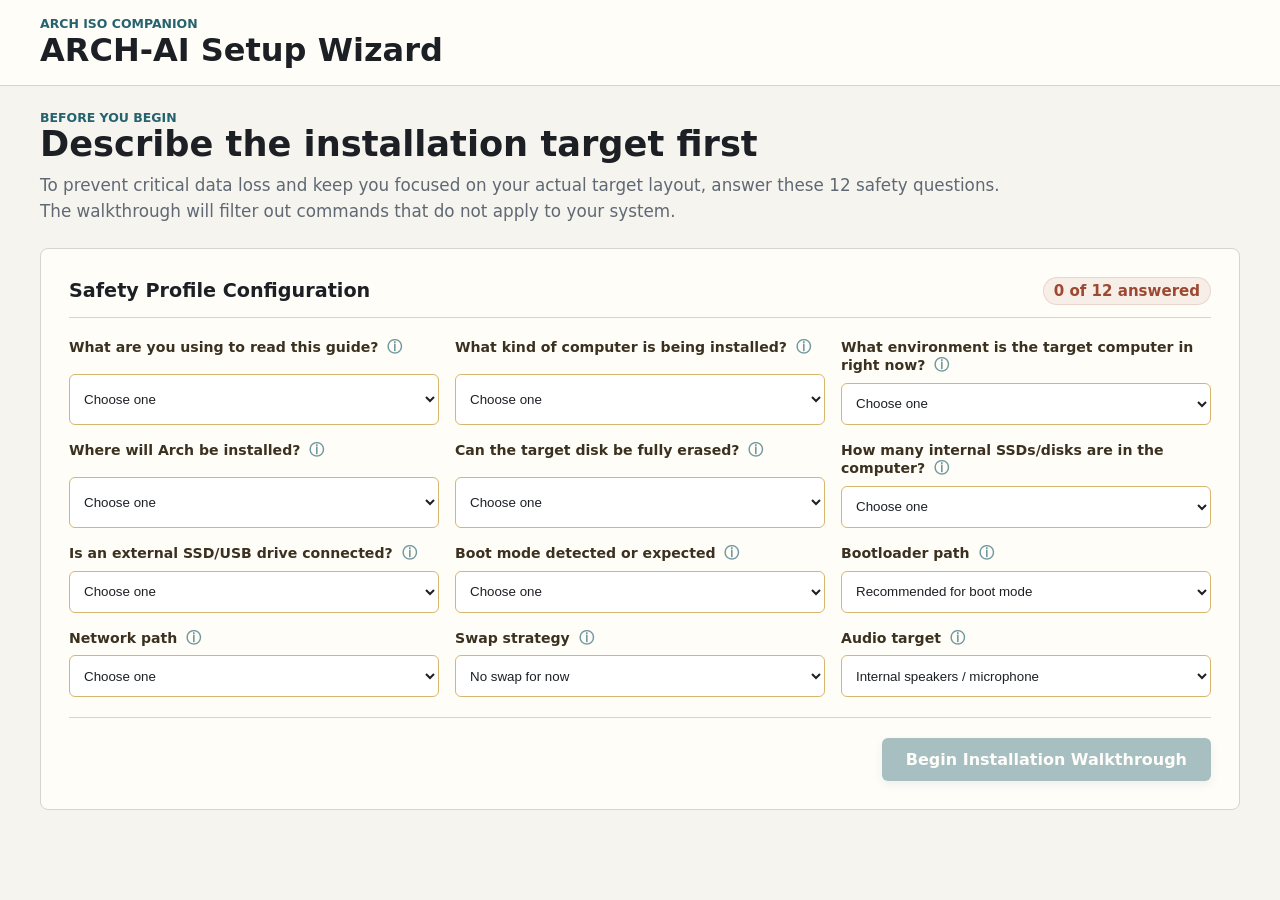
==== legacy_web_setup/frontend/index.html @ fce4eec8 "Rebuild ARCH-AI Setup Wizard as a native desktop application using C# + Avalonia UI" ====
<!doctype html>
<html lang="en">
  <head>
    <meta charset="utf-8">
    <meta name="viewport" content="width=device-width, initial-scale=1">
    <title>ARCH-AI Installation Wizard</title>
    <link rel="stylesheet" href="styles.css">
  </head>
  <body>
    <!-- Top Progress and Actions Bar -->
    <header class="topbar">
      <div>
        <p class="eyebrow">Arch ISO Companion</p>
        <h1 id="app-title">ARCH-AI Setup Wizard</h1>
      </div>
      <div class="topbar-actions">
        <div class="progress-wrap" id="progress-wrap" aria-label="Walkthrough progress" style="display: none;">
          <span id="progress-label">Step 0 of 0 (0% complete)</span>
          <div class="progress-track"><div id="progress-bar"></div></div>
        </div>
        <button id="toggle-drawer-btn" type="button" class="drawer-toggle-btn" style="display: none;" title="Toggle theory and reference details">
          📖 Theory &amp; Reference
        </button>
      </div>
    </header>

    <main class="layout">
      <!-- VIEW 1: Safety Profile View -->
      <section id="view-profile" class="view-container">
        <div class="intro-card">
          <p class="eyebrow">Before you begin</p>
          <h2>Describe the installation target first</h2>
          <p class="intro-desc">
            To prevent critical data loss and keep you focused on your actual target layout, answer these 12 safety questions. The walkthrough will filter out commands that do not apply to your system.
          </p>
        </div>

        <div class="profile-card">
          <div class="profile-header-summary">
            <h3>Safety Profile Configuration</h3>
            <span id="profile-answers-counter" class="answers-counter">0 of 12 answered</span>
          </div>

          <form id="profile-form" class="profile-form">
            <label>
              <span>What are you using to read this guide? <button type="button" class="info-btn" data-help="guideDevice" title="Learn more">ⓘ</button></span>
              <select name="guideDevice">
                <option value="">Choose one</option>
                <option value="phone">Phone</option>
                <option value="tablet">Tablet</option>
                <option value="second-computer">Second computer</option>
                <option value="same-computer">Same computer</option>
                <option value="printed">Printed copy</option>
              </select>
            </label>

            <label>
              <span>What kind of computer is being installed? <button type="button" class="info-btn" data-help="machineType" title="Learn more">ⓘ</button></span>
              <select name="machineType">
                <option value="">Choose one</option>
                <option value="generic-pc">Generic PC</option>
                <option value="laptop">Laptop</option>
                <option value="mac">Mac</option>
                <option value="vm">Virtual machine</option>
                <option value="other">Other / unsure</option>
              </select>
            </label>

            <label>
              <span>What environment is the target computer in right now? <button type="button" class="info-btn" data-help="currentEnvironment" title="Learn more">ⓘ</button></span>
              <select name="currentEnvironment">
                <option value="">Choose one</option>
                <option value="arch-iso">Booted into the Arch ISO</option>
                <option value="windows">Windows</option>
                <option value="macos">macOS</option>
                <option value="linux">Linux</option>
                <option value="unknown">Unknown</option>
              </select>
            </label>

            <label>
              <span>Where will Arch be installed? <button type="button" class="info-btn" data-help="installTarget" title="Learn more">ⓘ</button></span>
              <select name="installTarget">
                <option value="">Choose one</option>
                <option value="only-internal">Only internal SSD/disk</option>
                <option value="second-internal">Separate second internal SSD/disk</option>
                <option value="external">External SSD/USB drive</option>
                <option value="same-existing">Same disk as an existing OS</option>
                <option value="vm-disk">Virtual disk</option>
                <option value="unknown">Unknown</option>
              </select>
            </label>

            <label>
              <span>Can the target disk be fully erased? <button type="button" class="info-btn" data-help="eraseIntent" title="Learn more">ⓘ</button></span>
              <select name="eraseIntent">
                <option value="">Choose one</option>
                <option value="yes">Yes, erase the target disk</option>
                <option value="no-preserve">No, preserve existing data/OS</option>
                <option value="unsure">Unsure</option>
              </select>
            </label>

            <label>
              <span>How many internal SSDs/disks are in the computer? <button type="button" class="info-btn" data-help="internalDriveCount" title="Learn more">ⓘ</button></span>
              <select name="internalDriveCount">
                <option value="">Choose one</option>
                <option value="one">One</option>
                <option value="two">Two</option>
                <option value="three-plus">Three or more</option>
                <option value="unknown">Unknown</option>
              </select>
            </label>

            <label>
              <span>Is an external SSD/USB drive connected? <button type="button" class="info-btn" data-help="externalDrive" title="Learn more">ⓘ</button></span>
              <select name="externalDrive">
                <option value="">Choose one</option>
                <option value="yes">Yes</option>
                <option value="no">No</option>
                <option value="unknown">Unknown</option>
              </select>
            </label>

            <label>
              <span>Boot mode detected or expected <button type="button" class="info-btn" data-help="bootMode" title="Learn more">ⓘ</button></span>
              <select name="bootMode">
                <option value="">Choose one</option>
                <option value="uefi">UEFI</option>
                <option value="bios">Legacy BIOS</option>
                <option value="unknown">Unknown / not checked yet</option>
              </select>
            </label>

            <label>
              <span>Bootloader path <button type="button" class="info-btn" data-help="bootloaderPath" title="Learn more">ⓘ</button></span>
              <select name="bootloaderPath">
                <option value="">Recommended for boot mode</option>
                <option value="systemd-boot">UEFI systemd-boot</option>
                <option value="grub-uefi">UEFI GRUB</option>
                <option value="grub-bios">Legacy BIOS GRUB</option>
              </select>
            </label>

            <label>
              <span>Network path <button type="button" class="info-btn" data-help="networkPath" title="Learn more">ⓘ</button></span>
              <select name="networkPath">
                <option value="">Choose one</option>
                <option value="ethernet">Ethernet</option>
                <option value="wifi">Wi-Fi</option>
                <option value="unknown">Unknown</option>
              </select>
            </label>

            <label>
              <span>Swap strategy <button type="button" class="info-btn" data-help="swapStrategy" title="Learn more">ⓘ</button></span>
              <select name="swapStrategy">
                <option value="">No swap for now</option>
                <option value="swap-partition">Swap partition</option>
                <option value="swap-file">Swap file after install</option>
              </select>
            </label>

            <label>
              <span>Audio target <button type="button" class="info-btn" data-help="audioTarget" title="Learn more">ⓘ</button></span>
              <select name="audioTarget">
                <option value="">Internal speakers / microphone</option>
                <option value="hdmi-displayport">HDMI / DisplayPort audio</option>
                <option value="usb-headset">USB headset or USB audio</option>
                <option value="bluetooth">Bluetooth audio</option>
                <option value="unknown">Unknown / not checked yet</option>
              </select>
            </label>
          </form>

          <div class="profile-actions-bar">
            <button id="begin-walkthrough-btn" type="button" class="primary-btn" disabled>
              Begin Installation Walkthrough
            </button>
          </div>
        </div>
      </section>

      <!-- VIEW 2: Wizard View Split Screen -->
      <div id="view-wizard" class="view-container wizard-split-layout hidden">
        <!-- Left: Action Pane -->
        <section id="main-action-pane" class="main-action-pane">
          <!-- Step content will render dynamically here -->
          <div id="wizard-stage"></div>
        </section>

        <!-- Right: Collapsible Theory & Reference Drawer -->
        <aside id="reference-drawer" class="reference-drawer collapsed">
          <div class="drawer-header">
            <h3>Reference &amp; Theory</h3>
            <button id="close-drawer-btn" class="icon-button" aria-label="Close Reference Panel">×</button>
          </div>
          <div id="drawer-content" class="drawer-content">
            <!-- Dynamically populated reference explanations and glossary -->
          </div>
        </aside>
      </div>

      <!-- VIEW 3: Walkthrough Complete Screen -->
      <section id="view-complete" class="view-container hidden">
        <div class="complete-card">
          <div class="complete-icon">🎉</div>
          <h2>Installation Walkthrough Complete!</h2>
          <p>
            You have walked through all the required setup steps for your personalized Arch Linux installation. Your system baseline, user accounts, networking, bootloader, and optional desktop session have been configured.
          </p>
          <div class="complete-actions">
            <button id="restart-walkthrough-btn" type="button" class="primary-btn">
              Restart &amp; Re-configure Profile
            </button>
          </div>
        </div>
      </section>
    </main>

    <!-- Sticky Footer for Wizard Navigation (only visible when in wizard mode) -->
    <footer id="wizard-footer" class="wizard-footer hidden">
      <div class="footer-buttons">
        <button id="btn-back" type="button" class="nav-btn secondary-btn">
          ← Back
        </button>
        <div class="footer-step-indicator" id="footer-step-indicator">
          Step 1 of 1
        </div>
        <button id="btn-next" type="button" class="nav-btn primary-btn">
          Next →
        </button>
      </div>
    </footer>

    <!-- Shared Modals (Term Details, Profile Help Dialogs) -->
    <dialog id="term-dialog">
      <button id="close-dialog" class="icon-button" aria-label="Close">x</button>
      <p class="eyebrow" id="term-kind">Term</p>
      <h3 id="term-title"></h3>
      <p id="term-body"></p>
    </dialog>

    <dialog id="help-dialog" class="help-dialog">
      <button id="close-help-dialog" class="icon-button" aria-label="Close">x</button>
      <p class="eyebrow">Safety Profile Explanation</p>
      <h3 id="help-title"></h3>
      <div id="help-body" class="dialog-body"></div>
    </dialog>

    <script src="app.js"></script>
  </body>
</html>
---- legacy_web_setup/frontend/styles.css ----
:root {
  color-scheme: light;
  --bg: #f6f4ef;
  --ink: #1c2025;
  --muted: #5f6873;
  --line: #d8d4cb;
  --panel: #fffdf8;
  --panel-strong: #ffffff;
  --accent: #25636f;
  --accent-2: #9d4932;
  --accent-3: #5e7445;
  --code-bg: #11161c;
  --code-ink: #edf2f7;
  --warn-bg: #fff3d7;
  --warn-line: #e5bf68;
  --ok-bg: #edf7e7;
  --ok-line: #9cbc7f;
  font-family: Inter, ui-sans-serif, system-ui, -apple-system, BlinkMacSystemFont, "Segoe UI", sans-serif;
}

* {
  box-sizing: border-box;
}

body {
  margin: 0;
  min-height: 100vh;
  background: var(--bg);
  color: var(--ink);
}

button,
input {
  font: inherit;
}

.topbar {
  position: sticky;
  top: 0;
  z-index: 10;
  display: flex;
  align-items: center;
  justify-content: space-between;
  gap: 24px;
  padding: 16px clamp(16px, 4vw, 40px);
  border-bottom: 1px solid var(--line);
  background: rgba(255, 253, 248, 0.95);
  backdrop-filter: blur(10px);
}

h1,
h2,
h3,
p {
  margin: 0;
}

h1 {
  font-size: clamp(1.35rem, 3vw, 2rem);
}

h2 {
  font-size: clamp(1.3rem, 3vw, 2.2rem);
  line-height: 1.1;
}

h3 {
  font-size: 1.2rem;
}

.eyebrow {
  color: var(--accent);
  font-size: 0.78rem;
  font-weight: 800;
  letter-spacing: 0;
  text-transform: uppercase;
}

.progress-wrap {
  min-width: min(260px, 34vw);
  color: var(--muted);
  font-size: 0.86rem;
}

.progress-track {
  height: 8px;
  margin-top: 8px;
  overflow: hidden;
  border-radius: 999px;
  background: #e6e0d4;
}

#progress-bar {
  width: 0%;
  height: 100%;
  background: var(--accent-3);
  transition: width 160ms ease;
}

.layout {
  display: grid;
  grid-template-columns: minmax(230px, 310px) minmax(0, 1fr);
  gap: clamp(18px, 3vw, 32px);
  width: min(1420px, 100%);
  margin: 0 auto;
  padding: clamp(16px, 3vw, 40px);
}

.sidebar {
  position: sticky;
  top: 91px;
  align-self: start;
  max-height: calc(100vh - 110px);
  overflow: auto;
}

.panel,
.intro,
.lesson,
.term-grid button {
  border: 1px solid var(--line);
  border-radius: 8px;
  background: var(--panel);
}

.panel {
  padding: 14px;
}

.search-label {
  display: block;
  margin-bottom: 8px;
  color: var(--muted);
  font-size: 0.9rem;
  font-weight: 700;
}

#search {
  width: 100%;
  min-height: 42px;
  padding: 9px 11px;
  border: 1px solid var(--line);
  border-radius: 6px;
  background: #fff;
  color: var(--ink);
}

.section-nav {
  display: grid;
  gap: 8px;
  margin-top: 12px;
}

.section-nav a {
  display: block;
  padding: 11px 12px;
  border: 1px solid transparent;
  border-radius: 6px;
  color: var(--ink);
  text-decoration: none;
}

.section-nav a:hover,
.section-nav a:focus {
  border-color: var(--line);
  background: var(--panel);
}

.content {
  min-width: 0;
}

.intro {
  display: grid;
  grid-template-columns: minmax(230px, 0.9fr) minmax(260px, 1fr);
  gap: 24px;
  padding: clamp(18px, 4vw, 34px);
  margin-bottom: 18px;
  background: var(--panel-strong);
}

.intro-copy {
  display: grid;
  gap: 12px;
}

.intro-copy p,
.source-policy p {
  color: var(--muted);
  font-size: 1.02rem;
  line-height: 1.65;
}

.source-policy {
  display: grid;
  grid-template-columns: minmax(220px, 0.7fr) minmax(260px, 1fr);
  gap: 20px;
  padding: 16px;
  margin-bottom: 18px;
  border: 1px solid var(--line);
  border-radius: 8px;
  background: #eef5f2;
}

.profile {
  display: grid;
  gap: 16px;
  padding: 18px;
  margin-bottom: 18px;
  border: 1px solid #d7b66f;
  border-radius: 8px;
  background: #fff7df;
}

.device-map {
  display: grid;
  gap: 16px;
  padding: 18px;
  margin-bottom: 18px;
  border: 1px solid #b8c2d6;
  border-radius: 8px;
  background: #f5f8ff;
}

.profile-head {
  display: grid;
  grid-template-columns: minmax(240px, 0.75fr) minmax(280px, 1fr);
  gap: 18px;
}

.profile-head p:last-child {
  color: #685536;
  line-height: 1.6;
}

.profile-form {
  display: grid;
  grid-template-columns: repeat(3, minmax(0, 1fr));
  gap: 12px;
}

.device-form {
  display: grid;
  grid-template-columns: repeat(2, minmax(0, 1fr));
  gap: 12px;
}

.profile-form label {
  display: grid;
  gap: 7px;
}

.device-field {
  display: grid;
  gap: 10px;
  padding: 12px;
  border: 1px solid #c9d2e4;
  border-radius: 8px;
  background: #fff;
}

.device-field-mismatch {
  border-color: var(--danger);
  background: #fff8f4;
}

.device-field label {
  display: grid;
  gap: 7px;
}

.device-field-title {
  color: #253149;
  font-weight: 900;
}

.device-field-help {
  color: #5d6a82;
  font-size: 0.86rem;
  line-height: 1.45;
}

.device-field-mismatch-note {
  margin: 0;
  color: #8a321f;
  font-size: 0.88rem;
  line-height: 1.45;
}

.device-field input[type="text"] {
  width: 100%;
  min-height: 42px;
  padding: 8px 10px;
  border: 1px solid #c9d2e4;
  border-radius: 6px;
}

.unknown-row {
  display: flex;
  align-items: flex-start;
  gap: 8px;
  color: #4e5d76;
  font-size: 0.9rem;
  font-weight: 800;
  line-height: 1.35;
}

.unknown-row input {
  width: 18px;
  height: 18px;
  margin-top: 1px;
}

.discovery-guide {
  display: grid;
  gap: 12px;
}

.discovery-card {
  display: grid;
  gap: 12px;
  padding: 14px;
  border: 1px solid #b8c2d6;
  border-radius: 8px;
  background: #ffffff;
}

.discovery-card h4 {
  margin: 0;
}

.discovery-card p,
.discovery-card li {
  color: #4e5d76;
  line-height: 1.58;
}

.discovery-grid {
  display: grid;
  grid-template-columns: repeat(2, minmax(0, 1fr));
  gap: 10px;
}

.discovery-box {
  padding: 12px;
  border: 1px solid #d9e0ed;
  border-radius: 8px;
  background: #f8faff;
}

.discovery-box strong {
  display: block;
  margin-bottom: 6px;
  color: #253149;
}

.discovery-box ul {
  margin: 0;
  padding-left: 20px;
}

.profile-form span {
  color: #3b3120;
  font-size: 0.88rem;
  font-weight: 800;
  line-height: 1.3;
}

.profile-form select {
  width: 100%;
  min-height: 42px;
  padding: 8px 10px;
  border: 1px solid #d7b66f;
  border-radius: 6px;
  background: #fff;
  color: var(--ink);
}

.profile-summary {
  display: grid;
  gap: 10px;
}

.profile-summary-card {
  padding: 14px;
  border: 1px solid #d7b66f;
  border-radius: 8px;
  background: #fffdf7;
}

.profile-summary-card h4 {
  margin: 0 0 8px;
}

.profile-summary-card p,
.profile-summary-card li {
  color: #685536;
  line-height: 1.55;
}

.profile-summary-card ul {
  margin: 8px 0 0;
  padding-left: 20px;
}

.profile-summary-card ol {
  margin: 8px 0 0;
  padding-left: 20px;
}

.decision-guide-grid {
  display: grid;
  grid-template-columns: repeat(auto-fit, minmax(260px, 1fr));
  gap: 10px;
}

.decision-option-card {
  display: grid;
  gap: 8px;
  padding: 12px;
  border: 1px solid rgba(215, 182, 111, 0.7);
  border-radius: 8px;
  background: rgba(255, 255, 255, 0.72);
}

.decision-option-card h5 {
  margin: 0;
  color: #3b3120;
  font-size: 0.95rem;
}

.decision-option-card p {
  margin: 0;
}

.decision-option-card summary {
  cursor: pointer;
  color: var(--accent);
  font-weight: 800;
}

.gate-confirm {
  display: flex;
  align-items: flex-start;
  gap: 10px;
  margin-top: 12px;
  padding: 12px;
  border: 1px solid rgba(157, 73, 50, 0.35);
  border-radius: 6px;
  background: rgba(255, 255, 255, 0.62);
  color: var(--ink);
  font-weight: 700;
  line-height: 1.45;
}

.gate-confirm input {
  margin-top: 3px;
}

.profile-danger {
  border-color: var(--warn-line);
  background: var(--warn-bg);
}

.profile-safe {
  border-color: var(--ok-line);
  background: var(--ok-bg);
}

.wizard {
  margin-bottom: 18px;
  overflow: hidden;
  border: 1px solid #9fb7b4;
  border-radius: 8px;
  background: #101820;
  color: #f5f7f2;
  box-shadow: 0 18px 50px rgba(16, 24, 32, 0.14);
}

.wizard .eyebrow {
  color: #75d7c8;
}

.wizard-topline {
  display: flex;
  align-items: center;
  justify-content: space-between;
  gap: 18px;
  padding: 18px;
  border-bottom: 1px solid rgba(255, 255, 255, 0.14);
}

.wizard-counter {
  padding: 7px 10px;
  border: 1px solid rgba(117, 215, 200, 0.42);
  border-radius: 6px;
  color: #bfe9e1;
  font-size: 0.88rem;
  font-weight: 800;
  white-space: nowrap;
}

#wizard-stage {
  display: grid;
  gap: 14px;
  padding: 18px;
}

.wizard-stage-head {
  display: grid;
  gap: 8px;
}

.wizard-stage-head h4 {
  margin: 0;
  font-size: clamp(1.25rem, 3vw, 2rem);
}

.wizard-stage-head p {
  max-width: 78ch;
  color: #cbd5d9;
  line-height: 1.65;
}

.wizard-focus-grid {
  display: grid;
  grid-template-columns: repeat(3, minmax(0, 1fr));
  gap: 12px;
}

.wizard-profile-context {
  display: grid;
  gap: 8px;
  padding: 14px;
  border: 1px solid rgba(215, 182, 111, 0.55);
  border-radius: 8px;
  background: rgba(255, 243, 215, 0.12);
}

.wizard-profile-context strong {
  color: #f1c86b;
}

.wizard-profile-context p {
  color: #e7ded0;
  line-height: 1.55;
}

.wizard-focus {
  min-height: 126px;
  padding: 14px;
  border: 1px solid rgba(255, 255, 255, 0.14);
  border-radius: 8px;
  background: rgba(255, 255, 255, 0.06);
}

.wizard-focus strong {
  display: block;
  margin-bottom: 8px;
  color: #75d7c8;
}

.wizard-focus p,
.wizard-focus li {
  color: #d7dee1;
  line-height: 1.55;
}

.wizard-focus ul {
  margin: 0;
  padding-left: 18px;
}

.wizard-command-preview {
  display: grid;
  gap: 10px;
  padding: 14px;
  border: 1px solid rgba(117, 215, 200, 0.3);
  border-radius: 8px;
  background: rgba(0, 0, 0, 0.2);
}

.wizard-command-preview h4 {
  margin: 0;
  color: #f5f7f2;
}

.wizard-command-preview p {
  color: #cbd5d9;
  line-height: 1.55;
}

.wizard-command-preview pre {
  border: 1px solid rgba(255, 255, 255, 0.14);
}

.wizard-actions {
  display: grid;
  grid-template-columns: repeat(3, minmax(0, 1fr));
  gap: 10px;
  padding: 14px 18px 18px;
  border-top: 1px solid rgba(255, 255, 255, 0.14);
}

.wizard-actions button {
  min-height: 42px;
  border: 1px solid rgba(117, 215, 200, 0.4);
  border-radius: 6px;
  background: rgba(117, 215, 200, 0.12);
  color: #f5f7f2;
  cursor: pointer;
  font-weight: 800;
}

.wizard-actions button:hover,
.wizard-actions button:focus {
  background: rgba(117, 215, 200, 0.22);
}

.wizard-actions button:disabled {
  cursor: not-allowed;
  opacity: 0.45;
}

.lesson-list {
  display: grid;
  gap: 16px;
}

.lesson {
  overflow: hidden;
}

.lesson-header {
  display: grid;
  grid-template-columns: auto 1fr auto;
  gap: 14px;
  align-items: center;
  width: 100%;
  padding: 16px;
  border: 0;
  background: transparent;
  color: inherit;
  text-align: left;
  cursor: pointer;
}

.lesson-number {
  display: grid;
  place-items: center;
  width: 34px;
  height: 34px;
  border-radius: 50%;
  background: var(--accent);
  color: white;
  font-weight: 800;
}

.lesson-summary {
  margin-top: 4px;
  color: var(--muted);
  line-height: 1.45;
}

.lesson-toggle {
  color: var(--muted);
  font-size: 1.2rem;
}

.lesson-body {
  display: none;
  padding: 0 16px 18px 64px;
}

.lesson.open .lesson-body {
  display: block;
}

.branch-notice {
  padding: 14px;
  border: 1px solid var(--line);
  border-left-width: 5px;
  border-radius: 8px;
  background: #f7fbf9;
}

.branch-notice strong {
  display: block;
  margin-bottom: 6px;
}

.branch-notice p {
  color: var(--muted);
  line-height: 1.5;
}

.branch-notice-active {
  border-left-color: var(--ok);
}

.branch-notice-blocked {
  border-left-color: var(--danger);
  background: var(--warn-bg);
}

.blocks {
  display: grid;
  gap: 14px;
}

.block {
  padding: 14px;
  border-left: 4px solid var(--accent);
  background: #fbf7ee;
}

.source-list {
  padding: 14px;
  border: 1px solid #cadbd5;
  border-radius: 8px;
  background: #f3faf7;
}

.source-list.compact {
  padding: 10px;
}

.block h4 {
  margin: 0 0 8px;
  font-size: 0.96rem;
}

.source-list h4 {
  margin: 0 0 10px;
  color: var(--accent);
  font-size: 0.92rem;
}

.source-review-note {
  margin: 0 0 10px;
  color: var(--muted);
  font-size: 0.84rem;
  line-height: 1.45;
}

.block p,
.block li {
  color: var(--muted);
  line-height: 1.6;
}

.block ul {
  margin: 8px 0 0;
  padding-left: 20px;
}

.warning {
  border-color: var(--warn-line);
  background: var(--warn-bg);
}

.checkpoint {
  border-color: var(--ok-line);
  background: var(--ok-bg);
}

.source-links {
  display: grid;
  grid-template-columns: repeat(auto-fit, minmax(190px, 1fr));
  gap: 8px;
}

.source-links a {
  display: grid;
  gap: 4px;
  min-height: 72px;
  padding: 10px;
  border: 1px solid #cadbd5;
  border-radius: 6px;
  background: #fff;
  color: var(--ink);
  text-decoration: none;
}

.source-links a:hover,
.source-links a:focus {
  border-color: var(--accent);
}

.source-links span {
  color: var(--accent);
  font-size: 0.9rem;
  font-weight: 800;
}

.source-links small {
  color: var(--muted);
  font-size: 0.78rem;
  line-height: 1.35;
}

.source-links .offline-source-key {
  color: #315f73;
  font-weight: 700;
}

.compact .source-links {
  grid-template-columns: repeat(auto-fit, minmax(160px, 1fr));
}

.compact .source-links a {
  min-height: 0;
  padding: 8px;
}

.compact .source-links small {
  display: none;
}

.command-card {
  display: grid;
  gap: 12px;
  padding: 14px;
  border: 1px solid var(--line);
  border-radius: 8px;
  background: #fff;
}

.command-top {
  display: flex;
  align-items: center;
  justify-content: space-between;
  gap: 12px;
}

.command-top h4 {
  margin: 0;
}

.command-title-row {
  display: flex;
  align-items: center;
  flex-wrap: wrap;
  gap: 8px;
  min-width: 0;
}

.safety-badge {
  display: inline-flex;
  align-items: center;
  min-height: 24px;
  padding: 3px 8px;
  border: 1px solid var(--line);
  border-radius: 999px;
  font-size: 0.75rem;
  font-weight: 800;
  line-height: 1.1;
  white-space: nowrap;
}

.safety-safe-inspection {
  border-color: #9cbc7f;
  background: #edf7e7;
  color: #365226;
}

.safety-configuration {
  border-color: #9fb7b4;
  background: #eef5f2;
  color: #23515a;
}

.safety-package-install {
  border-color: #b8c2d6;
  background: #f1f4fa;
  color: #344760;
}

.safety-service-control,
.safety-security {
  border-color: #d7b66f;
  background: #fff3d7;
  color: #6d552a;
}

.safety-danger {
  border-color: #d69072;
  background: #fff0e8;
  color: #8a321f;
}

.safety-reference {
  border-color: #cfc8bb;
  background: #f8f6f1;
  color: #5f5a50;
}

.safety-normal {
  border-color: var(--line);
  background: #fff;
  color: var(--muted);
}

.command-safety-note {
  margin: -4px 0 0;
  color: var(--muted);
  font-size: 0.9rem;
  line-height: 1.45;
}

.copy-btn,
.term-grid button,
.icon-button {
  border: 1px solid var(--line);
  border-radius: 6px;
  background: #fff;
  color: var(--ink);
  cursor: pointer;
}

.copy-btn {
  min-height: 34px;
  padding: 6px 10px;
  white-space: nowrap;
}

.copy-btn:disabled {
  opacity: 0.62;
  cursor: not-allowed;
}

.command-blocked {
  border-color: var(--warn-line);
  background: #fff8e7;
}

.command-danger {
  border-width: 2px;
  border-color: #d69072;
  background:
    linear-gradient(90deg, rgba(173, 68, 35, 0.1), rgba(255, 255, 255, 0) 38%),
    #fffaf7;
}

.command-danger .copy-btn {
  border-color: #ad4423;
  background: #fff0e8;
  color: #8a321f;
  font-weight: 800;
}

.command-danger.command-blocked .copy-btn {
  background: #f5d2c3;
}

.danger-command-warning {
  padding: 12px;
  border: 1px solid #d69072;
  border-left-width: 5px;
  border-radius: 6px;
  background: #fff0e8;
  color: #6f2a18;
}

.danger-command-warning p {
  margin: 6px 0 0;
  line-height: 1.55;
}

.personalized-command-note {
  padding: 12px;
  border: 1px solid #9fb7b4;
  border-left-width: 5px;
  border-radius: 6px;
  background: #eef5f2;
  color: #23515a;
}

.personalized-command-note p {
  margin: 6px 0 0;
  line-height: 1.55;
}

.placeholder-command-warning {
  padding: 12px;
  border: 1px solid var(--warn-line);
  border-left-width: 5px;
  border-radius: 6px;
  background: var(--warn-bg);
  color: #6d552a;
}

.placeholder-command-warning ul {
  margin: 8px 0 0;
  padding-left: 20px;
  line-height: 1.55;
}

.literal-placeholder-note {
  padding: 12px;
  border: 1px solid #cadbd5;
  border-left-width: 5px;
  border-radius: 6px;
  background: #f7fbf9;
  color: #315f73;
}

.literal-placeholder-note p {
  margin: 6px 0 0;
  line-height: 1.55;
}

.literal-placeholder-note.placeholder-active {
  border-color: var(--warn-line);
  background: var(--warn-bg);
  color: #6d552a;
}

.command-combination-note {
  padding: 12px;
  border: 1px solid #c8d7e6;
  border-left-width: 5px;
  border-radius: 6px;
  background: #f6f9fc;
  color: #2d4d64;
}

.command-combination-note p {
  margin: 6px 0 0;
  line-height: 1.55;
}

.command-options-note {
  padding: 12px;
  border: 1px solid #c8d7e6;
  border-left-width: 5px;
  border-radius: 6px;
  background: #f8fbff;
  color: #2d4d64;
}

.command-options-note ul {
  margin: 8px 0 0;
  padding-left: 20px;
  line-height: 1.55;
}

.command-paths-note {
  padding: 12px;
  border: 1px solid #d8cfbd;
  border-left-width: 5px;
  border-radius: 6px;
  background: #fffaf0;
  color: #604d2a;
}

.command-paths-note ul {
  margin: 8px 0 0;
  padding-left: 20px;
  line-height: 1.55;
}

.expected-output-note {
  padding: 12px;
  border: 1px solid #c8d7e6;
  border-left-width: 5px;
  border-radius: 6px;
  background: #f6fbf8;
  color: #315743;
}

.expected-output-grid {
  display: grid;
  grid-template-columns: repeat(3, minmax(0, 1fr));
  gap: 10px;
  margin-top: 8px;
}

.expected-output-grid span {
  color: #244c36;
  font-weight: 800;
}

.expected-output-grid p {
  margin: 5px 0 0;
  line-height: 1.55;
}

.failure-recovery-note {
  padding: 12px;
  border: 1px solid var(--warn-line);
  border-left-width: 5px;
  border-radius: 6px;
  background: var(--warn-bg);
  color: #6d552a;
}

.failure-recovery-grid {
  display: grid;
  grid-template-columns: repeat(2, minmax(0, 1fr));
  gap: 10px;
  margin-top: 8px;
}

.failure-recovery-grid span {
  color: #5a331f;
  font-weight: 800;
}

.failure-recovery-grid p {
  margin: 5px 0 0;
  line-height: 1.55;
}

.blocked-command,
.gate-blocked {
  padding: 14px;
  border: 1px solid var(--warn-line);
  border-radius: 6px;
  background: var(--warn-bg);
}

.blocked-command p,
.gate-blocked p {
  margin-top: 8px;
  color: #6d552a;
  line-height: 1.55;
}

pre {
  margin: 0;
  padding: 14px;
  overflow-x: auto;
  border-radius: 6px;
  background: var(--code-bg);
  color: var(--code-ink);
  line-height: 1.55;
}

code {
  font-family: "SFMono-Regular", Consolas, "Liberation Mono", monospace;
  font-size: 0.94em;
}

.explain-grid {
  display: grid;
  grid-template-columns: repeat(2, minmax(0, 1fr));
  gap: 12px;
}

.explain-box {
  padding: 12px;
  border: 1px solid var(--line);
  border-radius: 6px;
  background: #fafafa;
}

.explain-box strong {
  display: block;
  margin-bottom: 4px;
}

.explain-box p {
  color: var(--muted);
  line-height: 1.5;
}

.term-grid {
  display: flex;
  flex-wrap: wrap;
  gap: 8px;
  margin-top: 10px;
}

.term-grid button {
  padding: 7px 10px;
  color: var(--accent);
  font-weight: 700;
}

.glossary-panel {
  display: grid;
  gap: 14px;
  margin: 18px 0;
  padding: 16px;
  border: 1px solid var(--line);
  border-radius: 8px;
  background: #fff;
}

.glossary-list {
  display: grid;
  gap: 12px;
}

.glossary-feature {
  padding: 12px;
  border: 1px solid #9fb7b4;
  border-left-width: 5px;
  border-radius: 6px;
  background: #eef5f2;
}

.glossary-feature p {
  margin-top: 6px;
  color: var(--muted);
  line-height: 1.55;
}

.glossary-term-grid {
  margin-top: 0;
}

.glossary-term-grid button {
  min-height: 36px;
  border-color: #b8c2d6;
  background: #f8f9fb;
}

.boot-path-card {
  border-left-width: 5px;
}

.network-path-card {
  border-left-width: 5px;
}

.disk-strategy-card {
  border-left-width: 5px;
}

.internal-scenario-card {
  border-left-width: 5px;
}

.partition-decision-card {
  border-left-width: 5px;
}

.swap-strategy-card {
  border-left-width: 5px;
}

.audio-path-card {
  border-left-width: 5px;
}

.boot-path-grid {
  display: grid;
  grid-template-columns: repeat(2, minmax(0, 1fr));
  gap: 12px;
  margin: 10px 0;
}

.boot-path-grid > div {
  padding: 12px;
  border: 1px solid var(--line);
  border-radius: 6px;
  background: rgba(255, 255, 255, 0.6);
}

.boot-path-grid strong {
  display: block;
  margin-bottom: 6px;
}

.boot-path-grid ul {
  margin: 0;
  padding-left: 18px;
}

.boot-path-grid li {
  margin: 4px 0;
}

.network-command-list {
  display: grid;
  gap: 8px;
  margin: 10px 0;
  padding: 12px;
  border: 1px solid var(--line);
  border-radius: 6px;
  background: rgba(255, 255, 255, 0.64);
}

.network-command-item {
  display: grid;
  gap: 4px;
}

.network-command-item code {
  width: fit-content;
  padding: 3px 6px;
  border-radius: 4px;
  background: var(--code-bg);
  color: var(--code-ink);
}

.network-command-item p {
  color: var(--muted);
  line-height: 1.5;
}

.complete-row {
  display: flex;
  align-items: center;
  gap: 10px;
  margin-top: 14px;
  color: var(--muted);
  font-weight: 700;
}

.complete-row input {
  width: 20px;
  height: 20px;
  accent-color: var(--accent-3);
}

dialog {
  width: min(560px, calc(100vw - 28px));
  border: 1px solid var(--line);
  border-radius: 8px;
  background: var(--panel-strong);
  color: var(--ink);
  box-shadow: 0 24px 70px rgba(0, 0, 0, 0.24);
}

dialog::backdrop {
  background: rgba(28, 32, 37, 0.35);
}

#term-dialog p:last-child {
  display: grid;
  gap: 8px;
  margin-top: 12px;
  color: var(--muted);
  line-height: 1.65;
}

.term-detail-label {
  display: inline-flex;
  width: fit-content;
  padding: 2px 7px;
  border: 1px solid var(--line);
  border-radius: 999px;
  background: #fff;
  color: var(--ink);
  font-size: 0.78rem;
  font-weight: 800;
  line-height: 1.2;
}

.icon-button {
  float: right;
  width: 34px;
  height: 34px;
  font-weight: 800;
}

.hidden {
  display: none;
}

@media (max-width: 860px) {
  .topbar {
    position: static;
    display: grid;
  }

  .progress-wrap {
    min-width: 100%;
  }

  .layout {
    grid-template-columns: 1fr;
  }

  .sidebar {
    position: static;
    max-height: none;
  }

  .intro {
    grid-template-columns: 1fr;
  }

  .source-policy {
    grid-template-columns: 1fr;
  }

  .profile-head,
  .profile-form,
  .device-form {
    grid-template-columns: 1fr;
  }

  .wizard-topline {
    align-items: start;
    flex-direction: column;
  }

  .wizard-focus-grid,
  .wizard-actions,
  .discovery-grid {
    grid-template-columns: 1fr;
  }

  .lesson-body {
    padding-left: 16px;
  }

  .explain-grid {
    grid-template-columns: 1fr;
  }
}

.info-btn {
  background: transparent;
  border: none;
  color: var(--accent);
  cursor: pointer;
  font-size: 0.94rem;
  padding: 0 4px;
  display: inline-flex;
  align-items: center;
  justify-content: center;
  opacity: 0.65;
  transition: opacity 0.2s, transform 0.2s;
  vertical-align: middle;
}

.info-btn:hover,
.info-btn:focus {
  opacity: 1;
  transform: scale(1.15);
  outline: none;
}

.help-dialog {
  border: 1px solid var(--accent) !important;
}

.help-dialog p {
  margin: 12px 0;
  line-height: 1.55;
  color: var(--muted);
}

.help-dialog p strong {
  color: var(--ink);
}

.help-dialog ul {
  margin: 8px 0 12px;
  padding-left: 20px;
}

.help-dialog li {
  margin: 6px 0;
  line-height: 1.5;
  color: var(--muted);
}

.help-dialog li strong {
  color: var(--ink);
}

/* Fix low-contrast text inside wizard command note boxes */
.danger-command-warning p,
.personalized-command-note p,
.placeholder-command-warning p,
.placeholder-command-warning li,
.literal-placeholder-note p,
.command-combination-note p,
.command-options-note p,
.command-options-note li,
.command-paths-note p,
.command-paths-note li,
.expected-output-note p,
.expected-output-grid p,
.failure-recovery-note p,
.failure-recovery-grid p {
  color: inherit !important;
}

/* VIEW VISIBILITY */
.view-container {
  width: 100%;
}
.view-container.hidden {
  display: none !important;
}
.hidden {
  display: none !important;
}

/* WIZARD LAYOUT */
body {
  display: flex;
  flex-direction: column;
  height: 100vh;
  overflow: hidden;
}
.layout {
  display: block; /* Disable old grid layout */
  flex: 1;
  width: 100%;
  max-width: 100% !important;
  margin: 0;
  padding: 0;
  overflow: hidden;
}
.topbar {
  flex-shrink: 0;
}
.topbar-actions {
  display: flex;
  align-items: center;
  gap: 20px;
}

/* SAFETY PROFILE VIEW STYLES */
#view-profile {
  display: flex;
  flex-direction: column;
  height: calc(100vh - 84px);
  padding: 24px clamp(16px, 4vw, 40px);
  overflow-y: auto;
}
.intro-card {
  margin-bottom: 24px;
}
.intro-desc {
  color: var(--muted);
  font-size: 1.05rem;
  line-height: 1.55;
  margin-top: 8px;
  max-width: 90ch;
}
.profile-card {
  border: 1px solid var(--line);
  border-radius: 8px;
  background: var(--panel);
  padding: clamp(16px, 3vw, 28px);
  display: flex;
  flex-direction: column;
  gap: 20px;
}
.profile-header-summary {
  display: flex;
  justify-content: space-between;
  align-items: center;
  border-bottom: 1px solid var(--line);
  padding-bottom: 12px;
}
.answers-counter {
  font-size: 0.94rem;
  font-weight: 800;
  color: var(--accent-2);
  background: rgba(157, 73, 50, 0.08);
  padding: 4px 10px;
  border-radius: 999px;
  border: 1px solid rgba(157, 73, 50, 0.15);
}
.answers-counter.complete {
  color: var(--accent-3);
  background: rgba(94, 116, 69, 0.08);
  border-color: rgba(94, 116, 69, 0.15);
}
.profile-form {
  display: grid;
  grid-template-columns: repeat(auto-fill, minmax(300px, 1fr));
  gap: 16px;
}
.profile-actions-bar {
  display: flex;
  justify-content: flex-end;
  border-top: 1px solid var(--line);
  padding-top: 20px;
}
.primary-btn {
  background: var(--accent);
  color: white;
  border: none;
  border-radius: 6px;
  padding: 12px 24px;
  font-weight: 800;
  cursor: pointer;
  box-shadow: 0 4px 10px rgba(37, 99, 111, 0.2);
  transition: opacity 0.2s, background 0.2s;
}
.primary-btn:hover:not(:disabled) {
  background: #1d4d57;
}
.primary-btn:disabled {
  opacity: 0.4;
  cursor: not-allowed;
}

/* WIZARD SPLIT LAYOUT */
.wizard-split-layout {
  display: grid;
  grid-template-columns: 1fr auto;
  height: calc(100vh - 84px - 72px); /* Header + Footer */
  width: 100%;
  overflow: hidden;
}
.main-action-pane {
  padding: 24px clamp(16px, 4vw, 40px);
  overflow-y: auto;
  height: 100%;
}
.drawer-toggle-btn {
  background: rgba(37, 99, 111, 0.08);
  color: var(--accent);
  border: 1px solid rgba(37, 99, 111, 0.25);
  border-radius: 6px;
  padding: 8px 16px;
  font-weight: 800;
  cursor: pointer;
  transition: background 0.2s;
}
.drawer-toggle-btn:hover {
  background: rgba(37, 99, 111, 0.15);
}

/* SLIDE-OUT DRAWER STYLING */
.reference-drawer {
  width: 440px;
  background: var(--panel-strong);
  border-left: 1px solid var(--line);
  display: flex;
  flex-direction: column;
  height: 100%;
  overflow: hidden;
  transition: transform 0.25s cubic-bezier(0.4, 0, 0.2, 1), width 0.25s ease;
}
.reference-drawer.collapsed {
  transform: translateX(100%);
  width: 0;
  border-left: none;
}
.drawer-header {
  display: flex;
  justify-content: space-between;
  align-items: center;
  padding: 16px 20px;
  border-bottom: 1px solid var(--line);
  background: var(--panel);
}
.drawer-header h3 {
  margin: 0;
  color: var(--ink);
  font-size: 1.1rem;
}
.drawer-content {
  flex: 1;
  overflow-y: auto;
  padding: 20px;
  display: flex;
  flex-direction: column;
  gap: 20px;
}
.drawer-section-explain {
  border-left: 4px solid var(--accent);
  background: var(--panel);
  padding: 12px;
  border-radius: 0 6px 6px 0;
}
.drawer-section-explain h4 {
  margin: 0 0 6px 0;
  font-size: 0.96rem;
  color: var(--accent);
}
.drawer-section-explain p {
  margin: 0;
  color: var(--muted);
  font-size: 0.94rem;
  line-height: 1.5;
}
.drawer-section-warning {
  border-left: 4px solid var(--accent-2);
  background: #fff6f4;
  padding: 12px;
  border-radius: 0 6px 6px 0;
}
.drawer-section-warning h4 {
  margin: 0 0 6px 0;
  font-size: 0.96rem;
  color: var(--accent-2);
}
.drawer-section-warning p {
  margin: 0;
  color: #8c3b27;
  font-size: 0.94rem;
  line-height: 1.5;
}
.drawer-glossary h4 {
  margin: 0 0 10px 0;
  color: var(--ink);
}
.drawer-glossary ul {
  list-style: none;
  padding: 0;
  margin: 0;
  display: grid;
  gap: 8px;
}
.drawer-glossary li {
  padding: 8px 12px;
  background: var(--panel);
  border: 1px solid var(--line);
  border-radius: 6px;
  font-size: 0.9rem;
  line-height: 1.45;
  color: var(--muted);
}
.drawer-glossary li strong {
  color: var(--ink);
}

/* WIZARD ACTIONS & STICKY FOOTER */
.wizard-footer {
  flex-shrink: 0;
  height: 72px;
  border-top: 1px solid var(--line);
  background: rgba(255, 253, 248, 0.95);
  backdrop-filter: blur(10px);
  display: flex;
  align-items: center;
  justify-content: center;
  z-index: 10;
}
.footer-buttons {
  width: 100%;
  max-width: min(1000px, 92%);
  display: flex;
  justify-content: space-between;
  align-items: center;
}
.nav-btn {
  min-width: 120px;
  min-height: 44px;
  padding: 10px 20px;
  font-size: 0.95rem;
}
.secondary-btn {
  background: transparent;
  color: var(--muted);
  border: 1px solid var(--line);
  border-radius: 6px;
  font-weight: 800;
  cursor: pointer;
  transition: background 0.2s, color 0.2s;
}
.secondary-btn:hover:not(:disabled) {
  background: rgba(0, 0, 0, 0.04);
  color: var(--ink);
}
.secondary-btn:disabled {
  opacity: 0.35;
  cursor: not-allowed;
}
.footer-step-indicator {
  font-weight: 800;
  font-size: 0.94rem;
  color: var(--muted);
}

/* COMPLETE VIEW STYLES */
#view-complete {
  display: flex;
  align-items: center;
  justify-content: center;
  height: calc(100vh - 84px);
  padding: 40px;
}
.complete-card {
  max-width: 580px;
  text-align: center;
  border: 1px solid var(--line);
  border-radius: 12px;
  background: var(--panel-strong);
  padding: 40px;
  box-shadow: 0 20px 40px rgba(0,0,0,0.06);
  display: flex;
  flex-direction: column;
  align-items: center;
  gap: 16px;
}
.complete-icon {
  font-size: 4rem;
}
.complete-card p {
  color: var(--muted);
  line-height: 1.6;
}
.complete-actions {
  margin-top: 12px;
  width: 100%;
}

/* DYNAMIC WIZARD CONTENT */
.wizard-step-header {
  border-bottom: 1px solid rgba(255,255,255,0.12);
  padding-bottom: 16px;
  margin-bottom: 20px;
}
.wizard-step-header h2 {
  font-size: clamp(1.4rem, 2.5vw, 1.8rem);
  margin-bottom: 6px;
}
.wizard-step-header p {
  color: #cbd5d9;
  line-height: 1.55;
  font-size: 1.02rem;
}
.wizard-milestone {
  max-width: 800px;
  margin: 0 auto;
  border: 1px solid rgba(117, 215, 200, 0.25);
  border-radius: 8px;
  background: rgba(117, 215, 200, 0.04);
  padding: 30px;
  text-align: center;
  display: flex;
  flex-direction: column;
  align-items: center;
  gap: 16px;
}
.wizard-milestone h3 {
  font-size: 1.6rem;
  color: #75d7c8;
}
.wizard-milestone p {
  color: #cbd5d9;
  line-height: 1.6;
  font-size: 1.05rem;
}
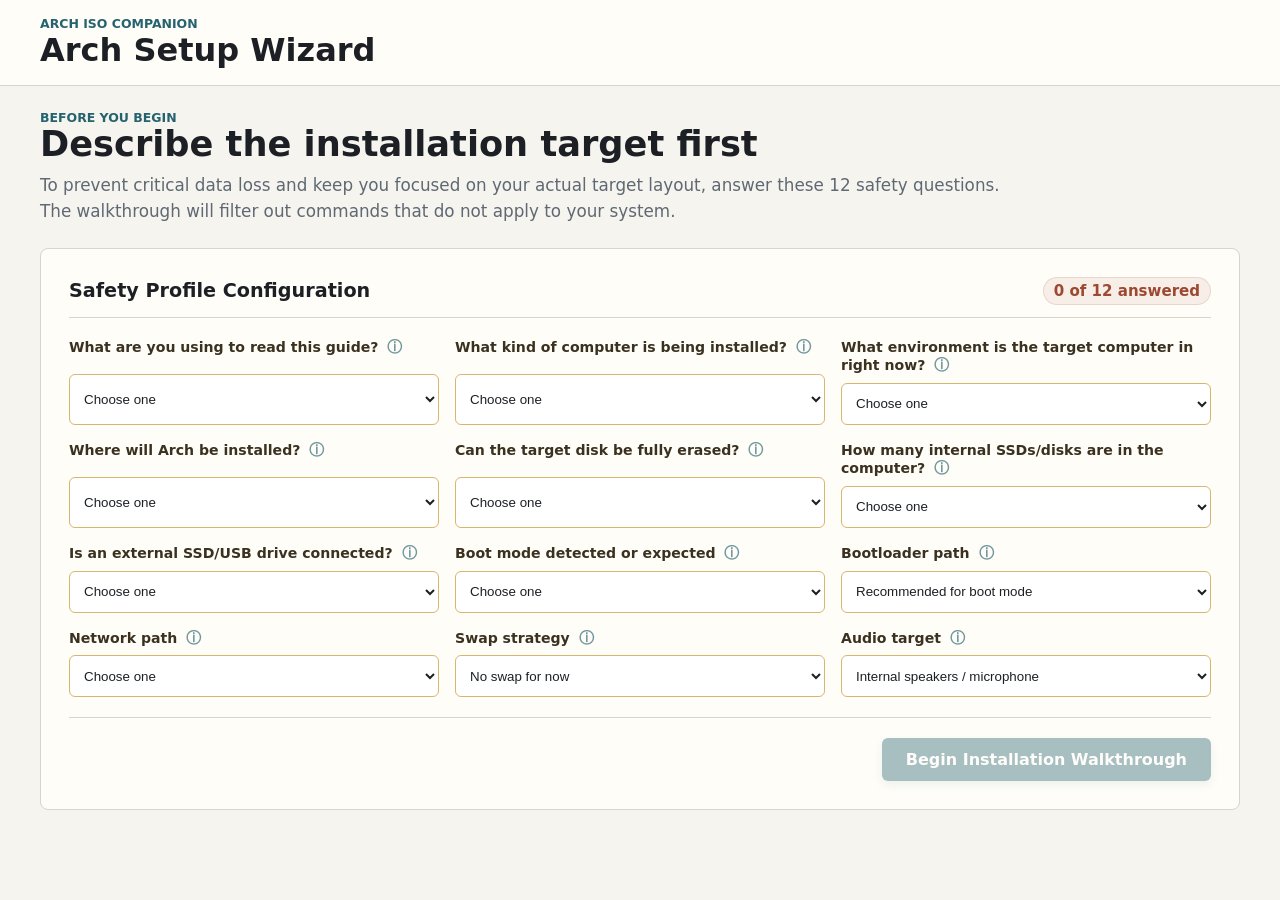
==== commit 578453ed: "refactor: rename ARCH-AI to Arch Wizard - Renamed directory arch-ai-go/ to arch-wizard-go/ - Renamed" ====
--- a/legacy_web_setup/frontend/index.html
+++ b/legacy_web_setup/frontend/index.html
@@ -3,7 +3,7 @@
   <head>
     <meta charset="utf-8">
     <meta name="viewport" content="width=device-width, initial-scale=1">
-    <title>ARCH-AI Installation Wizard</title>
+    <title>Arch Setup Wizard</title>
     <link rel="stylesheet" href="styles.css">
   </head>
   <body>
@@ -11,7 +11,7 @@
     <header class="topbar">
       <div>
         <p class="eyebrow">Arch ISO Companion</p>
-        <h1 id="app-title">ARCH-AI Setup Wizard</h1>
+        <h1 id="app-title">Arch Setup Wizard</h1>
       </div>
       <div class="topbar-actions">
         <div class="progress-wrap" id="progress-wrap" aria-label="Walkthrough progress" style="display: none;">
